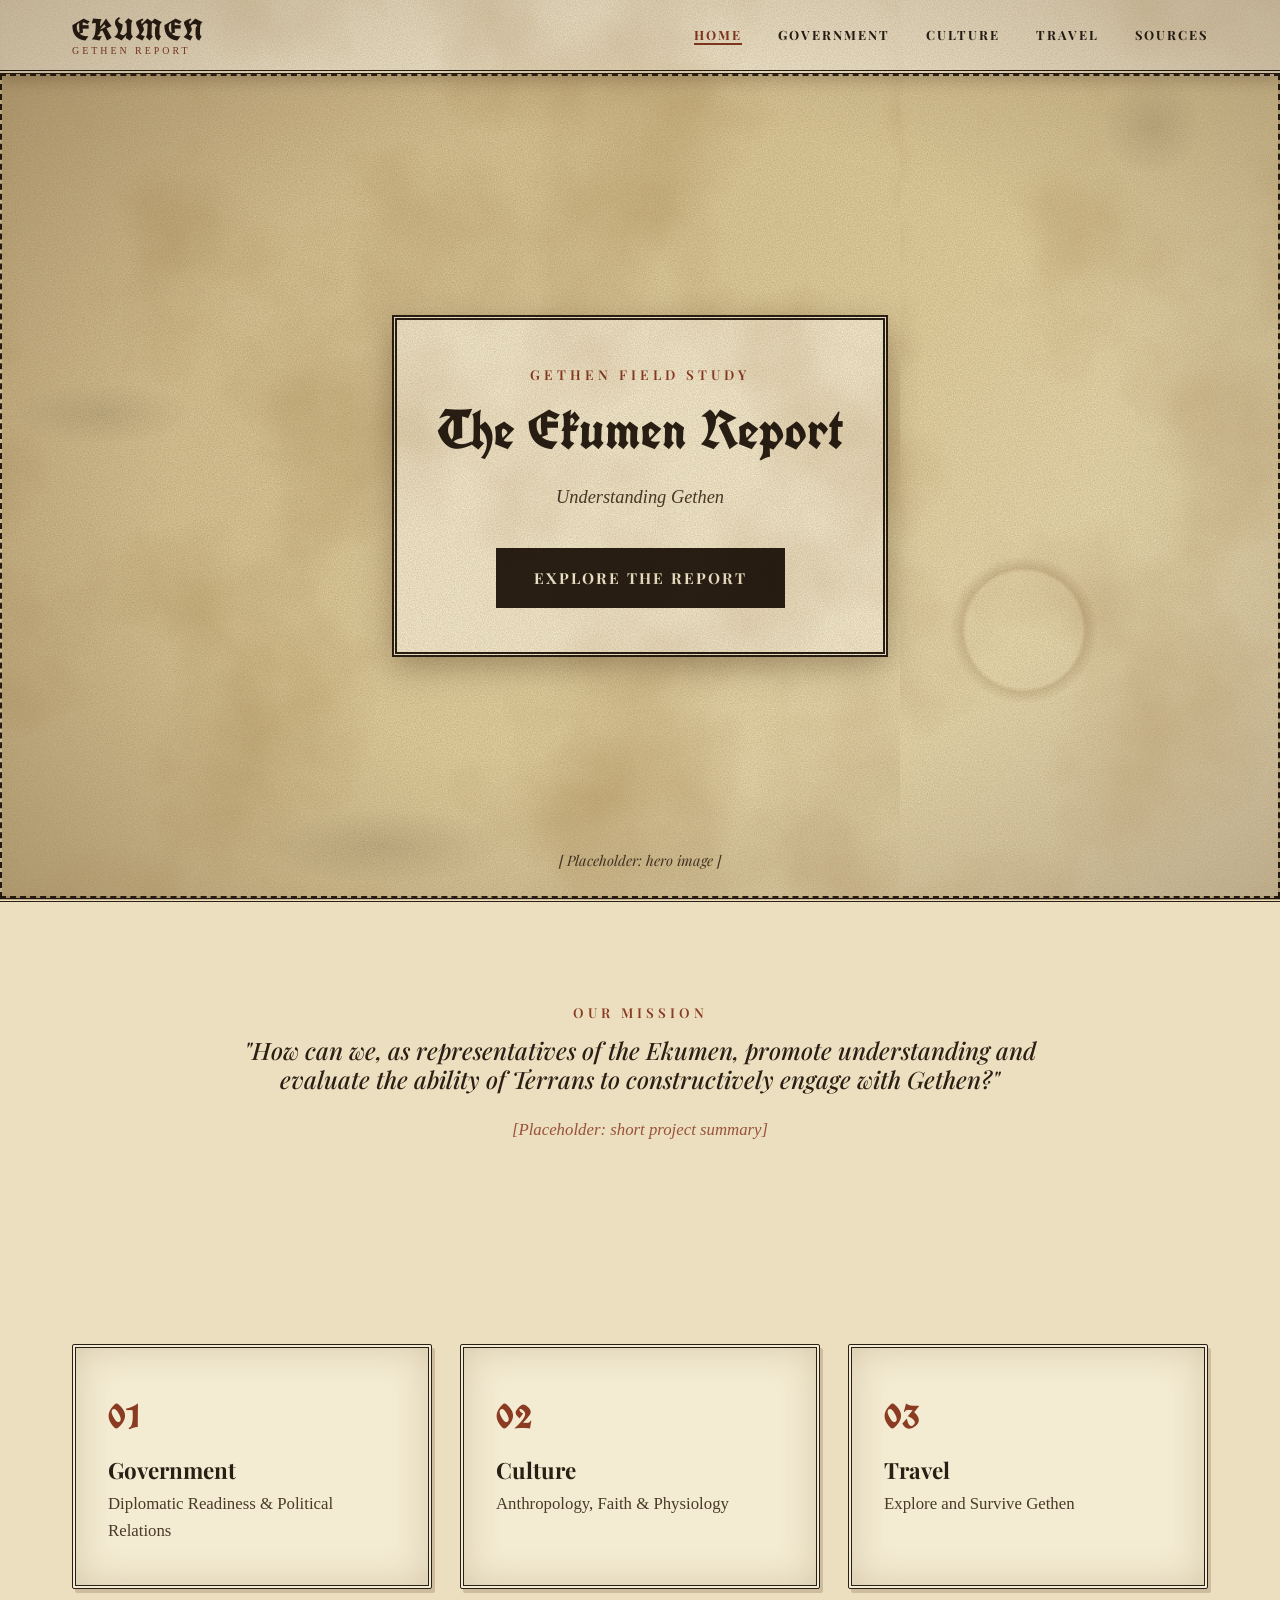
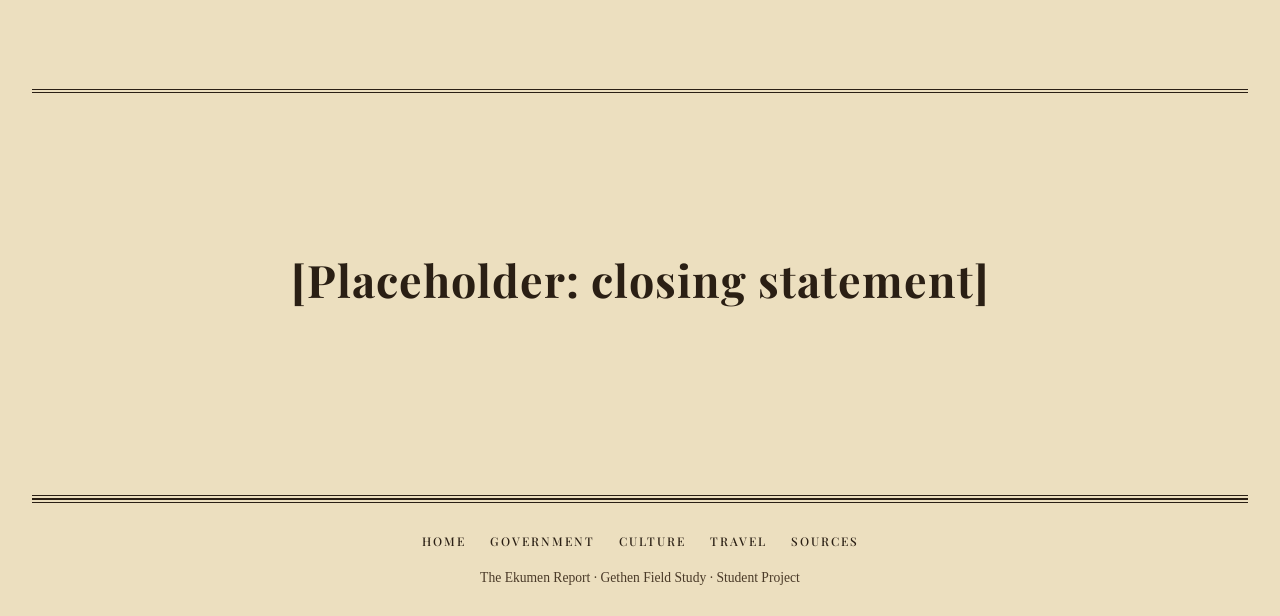
==== index.html @ cf513fc8 "Project" ====
<!DOCTYPE html>
<html lang="en">
<head>
  <meta charset="UTF-8">
  <meta name="viewport" content="width=device-width, initial-scale=1.0">
  <title>The Ekumen Report | Understanding Gethen</title>

  <!-- ================================================================
       FONTS
       These two Google Fonts give the site its "sci-fi document" look.
       "Space Grotesk" = headings. "Inter" = body text.
       Delete this whole <link> tag if you don't want to use Google Fonts
       (the site will just fall back to a normal system font).
       ================================================================ -->
  <link rel="preconnect" href="https://fonts.googleapis.com">
  <link href="https://fonts.googleapis.com/css2?family=Old+Standard+TT:ital,wght@0,400;0,700;1,400&family=Playfair+Display:wght@500;700;900&family=UnifrakturCook:wght@700&display=swap" rel="stylesheet">

  <!-- Our stylesheet. All colors, sizes, and layout live in here. -->
  <link rel="stylesheet" href="style.css">
</head>
<body>

  <!-- ================================================================
       NAVIGATION BAR
       This is the SAME navbar on every page (index.html, government.html,
       culture.html, travel.html, sources.html) — copy/paste it if you add
       a new page. The "current" class just highlights which page you're on;
       move it to a different link on each page.
       To add a link: copy one <li><a>...</a></li> line and change it.
       To remove a link: delete its <li>...</li> line.
       ================================================================ -->
  <header class="navbar">
    <div class="nav-inner">

      <a href="index.html" class="nav-logo">
        <span class="nav-logo-main">EKUMEN</span>
        <span class="nav-logo-sub">Gethen Report</span>
      </a>

      <!-- Hamburger button, only visible on phones/tablets (see script.js) -->
      <button class="nav-toggle" id="navToggle" aria-label="Open menu">
        <span></span>
        <span></span>
        <span></span>
      </button>

      <ul class="nav-links" id="navLinks">
        <li><a href="index.html" class="current">Home</a></li>
        <li><a href="government.html">Government</a></li>
        <li><a href="culture.html">Culture</a></li>
        <li><a href="travel.html">Travel</a></li>
        <li><a href="sources.html">Sources</a></li>
      </ul>

    </div>
  </header>


  <!-- ================================================================
       HERO SECTION
       The big introduction banner at the top of the page.
       ================================================================ -->
  <section class="hero" id="home">

    <!-- ---------- HERO IMAGE ----------
         To use your own photo instead of the placeholder box:
         1. Put an image file in the images/ folder, e.g. images/gethen-hero.jpg
         2. Delete the <div class="image-placeholder hero-image"> block below
         3. Replace it with:
            <img src="images/gethen-hero.jpg" alt="Icy landscape of Gethen" class="hero-image">
         -------------------------------- -->
    <div class="image-placeholder hero-image">
      <span>[ Placeholder: hero image ]</span>
    </div>

    <div class="hero-overlay"></div>

    <div class="hero-content">
      <p class="eyebrow">Gethen Field Study</p>
      <h1>The Ekumen Report</h1>
      <p class="hero-subtitle">
        Understanding Gethen
      </p>
      <a href="#categories" class="btn btn-primary">Explore the Report</a>
    </div>

  </section>


  <!-- ================================================================
       MISSION / INTRODUCTION SECTION
       Introduces the project's essential question.
       ================================================================ -->
  <section class="section mission" id="mission">
    <div class="container">
      <p class="eyebrow">OUR MISSION</p>
      <h2 class="essential-question">
        "How can we, as representatives of the Ekumen, promote understanding and evaluate the ability of Terrans to constructively engage with Gethen?"
      </h2>

      <p class="placeholder-text">[Placeholder: short project summary]</p>
    </div>
  </section>


  <!-- ================================================================
       THREE MAIN CATEGORY CARDS
       This is the site's main navigation. Each card is a link to its own
       page. To add a 4th card: copy one whole <a class="category-card">
       block, point its href at a new .html page, and build that page by
       copying government.html/culture.html/travel.html as a starting point.
       ================================================================ -->
  <section class="section categories" id="categories">
    <div class="container category-grid">

      <a href="government.html" class="category-card">
        <span class="category-number">01</span>
        <h3>Government</h3>
        <p>Diplomatic Readiness &amp; Political Relations</p>
      </a>

      <a href="culture.html" class="category-card">
        <span class="category-number">02</span>
        <h3>Culture</h3>
        <p>Anthropology, Faith &amp; Physiology</p>
      </a>

      <a href="travel.html" class="category-card">
        <span class="category-number">03</span>
        <h3>Travel</h3>
        <p>Explore and Survive Gethen</p>
      </a>

    </div>
  </section>


  <!-- ================================================================
       CONCLUSION SECTION
       Large closing statement, returns to the essential question.
       ================================================================ -->
  <section class="section conclusion" id="conclusion">
    <div class="container">
      <h2 class="conclusion-title">[Placeholder: closing statement]</h2>
    </div>
  </section>


  <!-- ================================================================
       FOOTER
       The link row here is repeated on every page so you can always
       jump anywhere from the bottom of the site.
       ================================================================ -->
  <footer class="footer">
    <div class="container">
      <ul class="footer-links">
        <li><a href="index.html">Home</a></li>
        <li><a href="government.html">Government</a></li>
        <li><a href="culture.html">Culture</a></li>
        <li><a href="travel.html">Travel</a></li>
        <li><a href="sources.html">Sources</a></li>
      </ul>
      <p>The Ekumen Report &middot; Gethen Field Study &middot; Student Project</p>
    </div>
  </footer>


  <!-- Our JavaScript file. Only handles the mobile menu button. -->
  <script src="script.js"></script>
</body>
</html>
---- style.css ----
/* ====================================================================
   GETHEN REPORT — STYLESHEET
   ====================================================================
   HOW THIS FILE IS ORGANIZED:
   1. VARIABLES        — change colors/sizes/spacing for the WHOLE site here
   2. RESET & BASE      — global defaults
   3. REUSABLE PIECES   — buttons, placeholders, containers (used everywhere)
   4. ONE SECTION AT A TIME, in the same order they appear on the page

   TIP: Press Ctrl+F and search a section name in capital letters
   (e.g. "RELIGION SECTION") to jump straight to it.
   ==================================================================== */


/* ====================================================================
   1. VARIABLES
   Change a value here and it updates EVERYWHERE that variable is used.
   ==================================================================== */
:root {

  /* ---------- COLORS ---------- */
  --dark-navy:    #0b1725;   /* main dark background color */
  --deep-blue:    #13293f;   /* slightly lighter dark background */
  --blue-gray:    #4a6378;   /* muted blue-gray, used for borders/text */
  --ice-blue:     #a9d3e8;   /* light icy blue accent */
  --pale-ice:     #eaf3f9;   /* very light background color */
  --white:        #ffffff;
  --light-gray:   #d5dde3;
  --text-color:   #1c2b39;   /* main body text color (on light backgrounds) */
  --text-light:   #eef4f9;   /* main body text color (on dark backgrounds) */
  --accent-warm:  #d98c4a;   /* small warm accent color — use sparingly */

  /* ---------- FONTS ---------- */
  --font-heading: 'Space Grotesk', 'Trebuchet MS', sans-serif;
  --font-body:    'Inter', Arial, sans-serif;

  /* ---------- TEXT SIZES ----------
     Change these to resize text across the ENTIRE site at once. */
  --title-size:      3.4rem;   /* huge hero title */
  --heading-size:    2.1rem;   /* section headings, e.g. "OUR MISSION" */
  --subheading-size: 1.3rem;   /* card titles, subsection headings */
  --body-size:       1rem;     /* normal paragraph text */

  /* ---------- SPACING ----------
     Change this ONE value to make every section more/less tall. */
  --section-spacing: 100px;

  /* ---------- SHARED SHAPES ---------- */
  --card-radius: 10px;
  --max-width: 1200px;         /* how wide the page content can get */
}


/* ====================================================================
   2. RESET & BASE
   Basic defaults so the browser doesn't add weird default spacing.
   ==================================================================== */
* {
  margin: 0;
  padding: 0;
  box-sizing: border-box;
}

html {
  scroll-behavior: smooth;   /* makes clicking nav links scroll smoothly */
}

body {
  font-family: var(--font-body);
  font-size: var(--body-size);
  color: var(--text-color);
  background-color: var(--white);
  line-height: 1.6;
}

h1, h2, h3, h4, h5 {
  font-family: var(--font-heading);
  line-height: 1.2;
}

img {
  max-width: 100%;
  display: block;
}

a {
  text-decoration: none;
  color: inherit;
}

ul, ol {
  list-style: none;
}


/* ====================================================================
   3. REUSABLE PIECES
   These classes are used across many different sections.
   ==================================================================== */

/* Centers content and keeps it from getting too wide on big screens */
.container {
  max-width: var(--max-width);
  margin: 0 auto;
  padding: 0 32px;
}

/* Every full-width page section uses this for consistent top/bottom spacing.
   Change --section-spacing above to adjust ALL sections at once. */
.section {
  padding: var(--section-spacing) 0;
}

/* Dark version of a section (used for Government + Travel) */
.section-dark {
  background-color: var(--dark-navy);
  color: var(--text-light);
}

/* Small label that sits above a heading, e.g. "OUR MISSION" */
.eyebrow {
  font-family: var(--font-heading);
  font-size: 0.85rem;
  font-weight: 600;
  letter-spacing: 3px;
  color: var(--blue-gray);
  margin-bottom: 12px;
}

.section-dark .eyebrow {
  color: var(--ice-blue);
}

.section-title {
  font-size: var(--heading-size);
  font-weight: 700;
  margin-bottom: 40px;
  color: inherit;
}

.subsection-title {
  font-size: var(--subheading-size);
  font-weight: 600;
  margin-bottom: 20px;
  padding-bottom: 10px;
  border-bottom: 2px solid var(--ice-blue);
  display: inline-block;
}

/* A block of "big quote" text, used for the essential question */
.essential-question {
  font-family: var(--font-heading);
  font-size: 1.5rem;
  font-weight: 500;
  font-style: italic;
  max-width: 800px;
  margin: 0 0 24px 0;
  color: inherit;
}

/* Anything wrapped in this class is meant to be replaced later.
   The dashed underline + color make placeholder text obvious. */
.placeholder-text {
  color: var(--blue-gray);
  font-style: italic;
}
.section-dark .placeholder-text {
  color: var(--ice-blue);
}

.placeholder-list {
  padding-left: 20px;
  list-style: disc;
  margin-bottom: 12px;
}
.placeholder-list li {
  display: list-item;
}

/* Separates one block of content from the next inside a big section.
   Change margin-bottom below to add more/less space between subsections. */
.subsection {
  margin-bottom: 80px;
}
.subsection:last-child {
  margin-bottom: 0;
}

/* ---------- BUTTONS ---------- */
.btn {
  display: inline-block;
  font-family: var(--font-heading);
  font-weight: 600;
  font-size: 0.95rem;
  letter-spacing: 1px;
  padding: 16px 36px;
  border-radius: 4px;
  transition: transform 0.15s ease, background-color 0.15s ease;
}
.btn:hover {
  transform: translateY(-2px);
}
.btn-primary {
  background-color: var(--ice-blue);
  color: var(--dark-navy);
}
.btn-primary:hover {
  background-color: var(--white);
}
.btn-small {
  padding: 10px 22px;
  font-size: 0.85rem;
  background-color: var(--dark-navy);
  color: var(--text-light);
}
.btn-small:hover {
  background-color: var(--blue-gray);
}

/* ---------- IMAGE PLACEHOLDERS ----------
   Used anywhere a real photo isn't available yet.
   Once you add a real <img>, this class is no longer needed for that spot. */
.image-placeholder {
  background: linear-gradient(135deg, var(--deep-blue) 0%, var(--blue-gray) 50%, var(--ice-blue) 100%);
  border: 2px dashed var(--ice-blue);
  border-radius: var(--card-radius);
  display: flex;
  align-items: center;
  justify-content: center;
  text-align: center;
  color: var(--white);
  font-family: var(--font-heading);
  font-size: 0.9rem;
  padding: 20px;
  min-height: 200px;
}

/* ---------- REPORT / RESEARCH GRID ----------
   Used in Government, Travel Guide, etc. for the little labeled boxes.
   Change "repeat(2, 1fr)" to "repeat(3, 1fr)" for 3 columns instead of 2. */
.report-grid {
  display: grid;
  grid-template-columns: repeat(2, 1fr);
  gap: 24px;
  margin: 24px 0;
}
.report-block h4 {
  font-size: 1rem;
  margin-bottom: 6px;
  color: var(--ice-blue);
}
.section:not(.section-dark) .report-block h4,
.section:not(.section-dark) .report-findings h4 {
  color: var(--deep-blue);
}


/* ====================================================================
   NAVIGATION BAR
   ==================================================================== */
.navbar {
  position: sticky;   /* keeps the bar stuck to the top while scrolling */
  top: 0;
  z-index: 100;
  background-color: var(--dark-navy);
  border-bottom: 1px solid var(--blue-gray);
}

.nav-inner {
  max-width: var(--max-width);
  margin: 0 auto;
  padding: 18px 32px;
  display: flex;
  align-items: center;
  justify-content: space-between;
}

.nav-logo {
  display: flex;
  flex-direction: column;
  line-height: 1.1;
}
.nav-logo-main {
  font-family: var(--font-heading);
  font-weight: 700;
  font-size: 1.2rem;
  letter-spacing: 3px;
  color: var(--white);
}
.nav-logo-sub {
  font-size: 0.7rem;
  letter-spacing: 1px;
  color: var(--ice-blue);
}

/* Change "gap: 36px" to add more/less space between nav links */
.nav-links {
  display: flex;
  gap: 36px;
}
.nav-links a {
  font-family: var(--font-heading);
  font-size: 0.9rem;
  font-weight: 500;
  color: var(--text-light);
  letter-spacing: 0.5px;
  transition: color 0.15s ease;
}
.nav-links a:hover {
  color: var(--ice-blue);
}

/* Marks which page you're currently on (put class="current" on ONE link
   in the nav-links list of each page). */
.nav-links a.current {
  color: var(--ice-blue);
  font-weight: 700;
}

/* Hamburger button — hidden on desktop, shown on mobile (see media query) */
.nav-toggle {
  display: none;
  flex-direction: column;
  justify-content: space-between;
  width: 26px;
  height: 20px;
  background: none;
  border: none;
  cursor: pointer;
}
.nav-toggle span {
  display: block;
  height: 2px;
  background-color: var(--white);
  border-radius: 2px;
}


/* ====================================================================
   PAGE HEADER
   The small "mini hero" banner at the top of every page EXCEPT Home
   (government.html, culture.html, travel.html, sources.html).
   Change padding below to make it taller/shorter.
   ==================================================================== */
.page-header {
  background-color: var(--dark-navy);
  color: var(--text-light);
  text-align: center;
  padding: 64px 0 56px 0;
}
.page-header .eyebrow {
  color: var(--ice-blue);
  justify-content: center;
}
.page-header h1 {
  font-size: 2.6rem;
  font-weight: 700;
  margin-bottom: 14px;
}
.page-header-subtitle {
  color: var(--light-gray);
  max-width: 640px;
  margin: 0 auto;
  font-size: 1.05rem;
}


/* ====================================================================
   QUICK NAV (the row of pill links just under the page header)
   Lets you jump straight to a section further down the SAME page.
   Stays stuck below the main navbar while you scroll ("sticky").
   If you ever change the navbar's height, adjust "top: 73px" below
   so this bar still sits flush underneath it.
   ==================================================================== */
.quick-nav {
  position: sticky;
  top: 73px;
  z-index: 90;
  background-color: var(--pale-ice);
  border-bottom: 1px solid var(--light-gray);
  padding: 16px 0;
}
.quick-nav-links {
  display: flex;
  flex-wrap: wrap;
  justify-content: center;
  gap: 12px;
}
.quick-nav-links a {
  display: inline-block;
  background-color: var(--white);
  border: 1px solid var(--blue-gray);
  border-radius: 30px;
  padding: 8px 20px;
  font-family: var(--font-heading);
  font-weight: 600;
  font-size: 0.85rem;
  letter-spacing: 0.5px;
  color: var(--text-color);
  transition: background-color 0.15s ease, border-color 0.15s ease;
}
.quick-nav-links a:hover {
  background-color: var(--ice-blue);
  border-color: var(--ice-blue);
}


/* ====================================================================
   HERO SECTION
   ==================================================================== */
.hero {
  position: relative;
  min-height: 92vh;
  display: flex;
  align-items: center;
  justify-content: center;
  text-align: center;
  overflow: hidden;
  color: var(--white);
}

/* The placeholder image fills the entire hero area behind the text.
   Change "min-height: 92vh" above to make the hero taller/shorter.
   Its label is pinned to the bottom (not centered) so it doesn't
   overlap the hero title/subtitle, which are centered on top of it. */
.hero-image {
  position: absolute;
  inset: 0;
  border-radius: 0;
  border: none;
  min-height: 100%;
  align-items: flex-end;
  padding-bottom: 24px;
  opacity: 0.8;
}

/* Darkens the image slightly so the white text stays readable.
   Adjust the "0.45" number (0 = no darkening, 1 = fully black) */
.hero-overlay {
  position: absolute;
  inset: 0;
  background-color: rgba(11, 23, 37, 0.45);
}

.hero-content {
  position: relative;
  z-index: 2;
  max-width: 700px;
  padding: 0 24px;
}
.hero-content .eyebrow {
  color: var(--ice-blue);
  justify-content: center;
}
.hero-content h1 {
  font-size: var(--title-size);
  font-weight: 700;
  margin-bottom: 20px;
}
.hero-subtitle {
  font-size: 1.15rem;
  margin-bottom: 36px;
  color: var(--light-gray);
}


/* ====================================================================
   MISSION SECTION
   ==================================================================== */
.mission {
  background-color: var(--pale-ice);
  text-align: center;
}
.mission .container {
  display: flex;
  flex-direction: column;
  align-items: center;
}
.mission .placeholder-text {
  max-width: 700px;
}


/* ====================================================================
   THREE CATEGORY CARDS
   ==================================================================== */
/* Change "repeat(3, 1fr)" to "repeat(2, 1fr)" to show 2 per row instead */
.category-grid {
  display: grid;
  grid-template-columns: repeat(3, 1fr);
  gap: 28px;
}

.category-card {
  display: block;
  background-color: var(--deep-blue);
  color: var(--text-light);
  border-radius: var(--card-radius);
  padding: 40px 32px;
  border: 1px solid var(--blue-gray);
  transition: transform 0.2s ease, border-color 0.2s ease;
}
.category-card:hover {
  transform: translateY(-6px);
  border-color: var(--ice-blue);
}
.category-number {
  font-family: var(--font-heading);
  font-size: 2.2rem;
  font-weight: 700;
  color: var(--ice-blue);
  display: block;
  margin-bottom: 12px;
}
.category-card h3 {
  font-size: 1.4rem;
  margin-bottom: 8px;
}
.category-card p {
  color: var(--light-gray);
}


/* ====================================================================
   GOVERNMENT SECTION
   ==================================================================== */
/* Each report ("Terran Readiness", "Gethenian Readiness", etc.) sits in one
   of these cards. Change background-color below to recolor all of them. */
.report-card {
  background-color: var(--deep-blue);
  border: 1px solid var(--blue-gray);
  border-radius: var(--card-radius);
  padding: 36px;
  margin-bottom: 32px;
}
.report-card:last-child {
  margin-bottom: 0;
}
.report-card h3 {
  font-size: 1.4rem;
  margin-bottom: 12px;
  color: var(--white);
}
.report-findings {
  border-top: 1px solid var(--blue-gray);
  padding-top: 20px;
  margin-top: 8px;
}
.report-findings h4 {
  color: var(--ice-blue);
  margin-bottom: 6px;
}

/* Karhide/Orgoreyn briefing gets a small warm-colored left edge
   to make it feel like an "urgent intelligence report" */
.intel-briefing {
  border-left: 4px solid var(--accent-warm);
}


/* ====================================================================
   CULTURE SECTION
   ==================================================================== */

/* ---------- COMPARISON: KARHIDE VS ORGOREYN ----------
   Change "1fr 1fr" to stack the two columns differently,
   or change "grid-template-columns" entirely for a different layout. */
.compare-grid {
  display: grid;
  grid-template-columns: 1fr 1fr;
  gap: 24px;
  margin-bottom: 24px;
}
.compare-column {
  background-color: var(--pale-ice);
  border-radius: var(--card-radius);
  padding: 28px;
  border-top: 4px solid var(--blue-gray);
}
/* Give each country its own accent color along the top edge */
.compare-karhide {
  border-top-color: var(--ice-blue);
}
.compare-orgoreyn {
  border-top-color: var(--accent-warm);
}
.compare-column h4 {
  font-size: 1.2rem;
  margin-bottom: 16px;
  letter-spacing: 1px;
}
.compare-list dt {
  font-weight: 600;
  margin-top: 14px;
  font-size: 0.9rem;
  color: var(--blue-gray);
}
.compare-list dt:first-child {
  margin-top: 0;
}
.compare-list dd {
  margin-top: 2px;
}

.callout-box {
  background-color: var(--dark-navy);
  color: var(--text-light);
  border-radius: var(--card-radius);
  padding: 24px 28px;
}
.callout-box h4 {
  color: var(--ice-blue);
  margin-bottom: 8px;
}

/* ---------- RELIGION: HANDDARA & YOMESH ---------- */
/* Change "1fr 1fr" to "1fr" to stack the two belief cards instead of
   showing them side by side */
.belief-grid {
  display: grid;
  grid-template-columns: 1fr 1fr;
  gap: 24px;
}
.belief-card {
  background-color: var(--pale-ice);
  border-radius: var(--card-radius);
  padding: 32px;
}
.belief-card h4 {
  font-size: 1.3rem;
  letter-spacing: 1px;
  margin-bottom: 20px;
  color: var(--deep-blue);
}
.belief-block {
  margin-bottom: 16px;
}
.belief-block:last-child {
  margin-bottom: 0;
}
.belief-block h5 {
  font-size: 0.85rem;
  letter-spacing: 1px;
  color: var(--blue-gray);
  margin-bottom: 4px;
  text-transform: uppercase;
}

/* ---------- FOOD: TASTE OF GETHEN ----------
   Change "1fr 1fr" below to "1fr" to stack the photo above the text
   instead of side-by-side (good for narrow layouts). */
.recipe-layout {
  display: grid;
  grid-template-columns: 1fr 1fr;
  gap: 36px;
  align-items: start;
}
.recipe-image {
  min-height: 320px;
}
.recipe-text h4 {
  font-size: 1.5rem;
  margin-bottom: 8px;
}
.recipe-text h5 {
  font-size: 0.9rem;
  letter-spacing: 1px;
  text-transform: uppercase;
  color: var(--blue-gray);
  margin-top: 18px;
  margin-bottom: 6px;
}

/* ---------- PHYSIOLOGY: UNDERSTANDING KEMMER ---------- */
.kemmer-image {
  min-height: 260px;
  margin-bottom: 32px;
}

/* The stage timeline. Change "flex-direction: column" to "row" to lay
   the stages out sideways instead of top-to-bottom. */
.kemmer-timeline {
  display: flex;
  flex-direction: column;
  align-items: center;
  gap: 6px;
  margin-bottom: 24px;
}
.kemmer-stage {
  background-color: var(--pale-ice);
  border: 1px solid var(--ice-blue);
  border-radius: 30px;
  padding: 12px 32px;
  font-family: var(--font-heading);
  font-weight: 600;
}
.kemmer-arrow {
  font-size: 1.3rem;
  color: var(--blue-gray);
}

/* ---------- CULTURAL NARRATIVE: STORIES OF GETHEN ---------- */
.story-box {
  background-color: var(--pale-ice);
  border-left: 4px solid var(--ice-blue);
  border-radius: var(--card-radius);
  padding: 36px;
  max-width: 850px;
}
.story-box h4 {
  font-size: 1.5rem;
  margin-bottom: 16px;
}
.story-box h5 {
  font-size: 0.85rem;
  letter-spacing: 1px;
  text-transform: uppercase;
  color: var(--blue-gray);
  margin-top: 20px;
  margin-bottom: 6px;
}


/* ====================================================================
   TRAVEL SECTION
   ==================================================================== */
.travel-subtitle {
  color: var(--ice-blue);
  font-size: 1.1rem;
  margin-top: -24px;
  margin-bottom: 48px;
}

/* ---------- DESTINATION CARDS ----------
   Change "repeat(3, 1fr)" to "repeat(2, 1fr)" for 2 cards per row. */
.destination-grid {
  display: grid;
  grid-template-columns: repeat(3, 1fr);
  gap: 28px;
}
.destination-card {
  background-color: var(--deep-blue);
  border-radius: var(--card-radius);
  overflow: hidden;
  border: 1px solid var(--blue-gray);
}
.destination-image {
  min-height: 180px;
  border-radius: 0;
  border: none;
}
.destination-body {
  padding: 24px;
}
.destination-body h4 {
  font-size: 1.2rem;
  margin-bottom: 4px;
}
.destination-region {
  font-size: 0.8rem;
  letter-spacing: 1px;
  text-transform: uppercase;
  color: var(--ice-blue);
  margin-bottom: 12px;
}
.destination-body p:not(.destination-region) {
  margin-bottom: 18px;
}

/* ---------- ICE SURVIVAL ----------
   Change "repeat(3, 1fr)" to "repeat(2, 1fr)" for 2 cards per row. */
.survival-grid {
  display: grid;
  grid-template-columns: repeat(3, 1fr);
  gap: 20px;
}
.survival-card {
  background-color: var(--deep-blue);
  border: 1px solid var(--accent-warm);
  border-radius: var(--card-radius);
  padding: 24px;
}
.survival-card h4 {
  color: var(--accent-warm);
  letter-spacing: 1px;
  margin-bottom: 10px;
  font-size: 1rem;
}

/* ---------- TOURISM POSTERS: DISCOVER GETHEN ----------
   Change "repeat(3, 1fr)" to "repeat(1, 1fr)" to stack posters full-width. */
.poster-grid {
  display: grid;
  grid-template-columns: repeat(3, 1fr);
  gap: 28px;
}
.poster-card {
  text-align: center;
}
.poster-image {
  min-height: 340px;
  margin-bottom: 18px;
}
.poster-label {
  font-family: var(--font-heading);
  font-size: 0.8rem;
  letter-spacing: 2px;
  color: var(--ice-blue);
  margin-bottom: 6px;
}
.poster-card h4 {
  font-size: 1.4rem;
  margin-bottom: 6px;
}
.poster-slogan {
  font-size: 1.05rem;
  margin-bottom: 10px;
}


/* ====================================================================
   CONCLUSION SECTION
   ==================================================================== */
.conclusion {
  background-color: var(--dark-navy);
  color: var(--white);
  text-align: center;
  padding: 160px 0;   /* extra tall for a "cinematic" closing feel */
}
.conclusion-title {
  font-size: 2.8rem;
  font-weight: 700;
  margin-bottom: 28px;
  letter-spacing: 1px;
}
.conclusion .essential-question {
  margin: 0 auto 24px auto;
  color: var(--ice-blue);
}
.conclusion .placeholder-text {
  max-width: 700px;
  margin: 0 auto;
}


/* ====================================================================
   SOURCES SECTION
   ==================================================================== */
.sources {
  background-color: var(--pale-ice);
}
.sources-list li {
  padding: 14px 0;
  border-bottom: 1px solid var(--light-gray);
}
.sources-list li:last-child {
  border-bottom: none;
}


/* ====================================================================
   CREDITS SECTION
   ==================================================================== */
/* Change "repeat(2, 1fr)" if you add more teammates, e.g.
   "repeat(3, 1fr)" for three people across. */
.credits-grid {
  display: grid;
  grid-template-columns: repeat(2, 1fr);
  gap: 20px;
}
.credit-card {
  background-color: var(--pale-ice);
  border-radius: var(--card-radius);
  padding: 24px 28px;
}
.credit-card h4 {
  font-size: 1.1rem;
  margin-bottom: 4px;
}


/* ====================================================================
   FOOTER
   ==================================================================== */
.footer {
  background-color: var(--dark-navy);
  color: var(--blue-gray);
  text-align: center;
  padding: 28px 0;
  font-size: 0.85rem;
}

/* Row of links so you can jump anywhere from the bottom of any page.
   Change "gap: 24px" to add more/less space between the links. */
.footer-links {
  display: flex;
  flex-wrap: wrap;
  justify-content: center;
  gap: 24px;
  margin-bottom: 14px;
}
.footer-links a {
  font-family: var(--font-heading);
  font-size: 0.85rem;
  font-weight: 500;
  color: var(--light-gray);
}
.footer-links a:hover {
  color: var(--ice-blue);
}


/* ====================================================================
   RESPONSIVE / MOBILE
   Only two breakpoints on purpose, to keep this simple:
   - 900px and below  = tablets
   - 600px and below  = phones
   ==================================================================== */

@media (max-width: 900px) {

  :root {
    --title-size: 2.5rem;
    --heading-size: 1.7rem;
    --section-spacing: 70px;
  }

  /* Turn the nav links into a dropdown menu controlled by script.js */
  .nav-toggle {
    display: flex;
  }
  .nav-links {
    position: absolute;
    top: 100%;
    left: 0;
    right: 0;
    flex-direction: column;
    gap: 0;
    background-color: var(--dark-navy);
    border-top: 1px solid var(--blue-gray);
    display: none;   /* script.js toggles this open/closed */
  }
  .nav-links.open {
    display: flex;
  }
  .nav-links li {
    border-bottom: 1px solid var(--blue-gray);
  }
  .nav-links a {
    display: block;
    padding: 16px 32px;
  }

  .category-grid,
  .destination-grid,
  .survival-grid,
  .poster-grid,
  .credits-grid {
    grid-template-columns: repeat(2, 1fr);
  }

  .compare-grid,
  .belief-grid,
  .recipe-layout,
  .report-grid {
    grid-template-columns: 1fr;
  }
}

@media (max-width: 600px) {

  :root {
    --title-size: 2rem;
    --heading-size: 1.5rem;
  }

  .container {
    padding: 0 20px;
  }

  .category-grid,
  .destination-grid,
  .survival-grid,
  .poster-grid,
  .credits-grid {
    grid-template-columns: 1fr;
  }

  .conclusion {
    padding: 100px 0;
  }
}


/* ====================================================================
   ===== GETHEN MAP =====
   Styles for the interactive SVG map on travel.html (the map markup
   lives in travel.html, pins are drawn by map.js). Everything here
   reuses the same color variables and fonts set at the top of this
   file — change a --variable up there and the map updates too.
   ==================================================================== */

/* ---------- Short intro line above the map ---------- */
.map-intro {
  color: var(--light-gray);
  max-width: 700px;
  margin-bottom: 24px;
}

/* ---------- Toolbar row: legend on the left, controls on the right.
   Change "justify-content: space-between" to "center" to stack them
   closer together instead. ---------- */
.map-toolbar {
  display: flex;
  flex-wrap: wrap;
  justify-content: space-between;
  align-items: center;
  gap: 16px;
  margin-bottom: 16px;
}

.map-legend {
  display: flex;
  flex-wrap: wrap;
  gap: 16px;
}
.map-legend-item {
  display: flex;
  align-items: center;
  gap: 6px;
  font-size: 0.85rem;
  color: var(--light-gray);
}
/* The four little colored swatches — change a color here to match the
   matching .map-pin-* rule further down. */
.map-legend-swatch {
  width: 14px;
  height: 14px;
  border-radius: 50%;
  display: inline-block;
  flex-shrink: 0;
}
.map-legend-swatch.legend-city {
  background-color: var(--ice-blue);
}
.map-legend-swatch.legend-sacred {
  background-color: var(--white);
  border: 2px solid var(--ice-blue);
  border-radius: 3px;
  transform: rotate(45deg);
}
.map-legend-swatch.legend-dangerous {
  background-color: var(--accent-warm);
}
.map-legend-swatch.legend-landmark {
  background-color: var(--blue-gray);
  border-radius: 3px;
}

.map-controls {
  display: flex;
  align-items: center;
  gap: 8px;
}
/* Round +/- buttons. Change "width/height: 36px" to resize them. */
.btn-map-control {
  width: 36px;
  height: 36px;
  border-radius: 50%;
  border: 1px solid var(--blue-gray);
  background-color: var(--deep-blue);
  color: var(--text-light);
  font-family: var(--font-heading);
  font-size: 1.1rem;
  cursor: pointer;
}
.btn-map-control:hover {
  background-color: var(--blue-gray);
}
#mapReset {
  width: auto;
  border-radius: 20px;
  padding: 0 16px;
  font-size: 0.8rem;
}
.map-edit-toggle {
  display: flex;
  align-items: center;
  gap: 6px;
  font-size: 0.85rem;
  color: var(--light-gray);
  margin-left: 8px;
  cursor: pointer;
}

/* ---------- The map's frame ----------
   Change "border-radius: var(--card-radius)" to match other cards,
   or give it a fixed height instead of letting the SVG set it. */
.map-wrap {
  position: relative;
  background-color: var(--deep-blue);
  border: 1px solid var(--blue-gray);
  border-radius: var(--card-radius);
  overflow: hidden;
}
.map-svg {
  display: block;
  width: 100%;
  height: auto;
  cursor: grab;
  touch-action: none;   /* stops the phone's page from scrolling while dragging the map */
}
.map-wrap--dragging .map-svg {
  cursor: grabbing;
}

/* ---------- Base map artwork (coastline, mountains, river, ice) ----------
   These are all drawn as plain SVG shapes in travel.html; this just
   colors them using the site's existing variables. */
.map-sea {
  fill: var(--ice-blue);
  opacity: 0.25;
}
.map-land {
  fill: var(--pale-ice);
  stroke: var(--dark-navy);
  stroke-width: 3;
}
.map-island {
  fill: var(--pale-ice);
  stroke: var(--dark-navy);
  stroke-width: 2;
}
.map-mountain {
  fill: var(--blue-gray);
  stroke: var(--dark-navy);
  stroke-width: 1;
}
.map-river {
  fill: none;
  stroke: var(--ice-blue);
  stroke-width: 4;
  stroke-linecap: round;
}
.map-ice {
  fill: var(--white);
  stroke: var(--dark-navy);
  stroke-width: 2;
}
.map-ice-hatch {
  stroke: var(--light-gray);
  stroke-width: 1;
}
.map-border-dispute {
  fill: none;
  stroke: var(--accent-warm);
  stroke-width: 2;
  stroke-dasharray: 6 5;
}
/* Big region names, e.g. "KARHIDE" / "ORGOREYN" */
.map-region-label {
  font-family: var(--font-heading);
  font-weight: 700;
  font-size: 22px;
  letter-spacing: 3px;
  fill: var(--dark-navy);
  opacity: 0.45;
  text-anchor: middle;
}
/* Smaller labels, e.g. "Sess River", "Kargav Mountains" */
.map-feature-label {
  font-family: var(--font-body);
  font-size: 11px;
  fill: var(--dark-navy);
  opacity: 0.7;
  text-anchor: middle;
}

/* ---------- Compass rose ---------- */
.map-compass-line {
  stroke: var(--dark-navy);
  stroke-width: 1.5;
  opacity: 0.6;
}
.map-compass-point {
  fill: var(--dark-navy);
  opacity: 0.8;
}
.map-compass-label {
  font-family: var(--font-heading);
  font-size: 11px;
  font-weight: 700;
  fill: var(--dark-navy);
  text-anchor: middle;
}

/* ---------- Title cartouche ("GETHEN (WINTER)" plate) ---------- */
.map-cartouche-box {
  fill: var(--pale-ice);
  stroke: var(--dark-navy);
  stroke-width: 2;
}
.map-cartouche-title {
  font-family: var(--font-heading);
  font-size: 22px;
  font-weight: 700;
  letter-spacing: 2px;
  fill: var(--dark-navy);
  text-anchor: middle;
}
.map-cartouche-subtitle {
  font-family: var(--font-heading);
  font-size: 12px;
  letter-spacing: 3px;
  fill: var(--blue-gray);
  text-anchor: middle;
}

/* ---------- Pins ----------
   map.js builds one of these groups per entry in its PINS list.
   Change a fill color below to recolor every pin of that type. */
.map-pin {
  cursor: pointer;
}
/* Invisible larger circle = the actual click/tap target, so pins are
   easy to hit even though the visible shape is small. */
.map-pin-hit {
  r: 16px;
  fill: transparent;
}
.map-pin-shape {
  stroke: var(--dark-navy);
  stroke-width: 2;
  transition: transform 0.15s ease;
  transform-box: fill-box;
  transform-origin: center;
}
.map-pin:hover .map-pin-shape,
.map-pin:focus .map-pin-shape {
  transform: scale(1.25);
}
.map-pin-city .map-pin-shape {
  fill: var(--ice-blue);
}
.map-pin-sacred .map-pin-shape {
  fill: var(--white);
}
.map-pin-dangerous .map-pin-shape {
  fill: var(--accent-warm);
}
.map-pin-landmark .map-pin-shape {
  fill: var(--blue-gray);
}
/* The little "!" drawn on top of dangerous pins */
.map-pin-warning {
  font-family: var(--font-heading);
  font-weight: 700;
  font-size: 12px;
  fill: var(--dark-navy);
  text-anchor: middle;
  pointer-events: none;
}
/* The name label that fades in when you hover/focus a pin */
.map-pin-label {
  font-family: var(--font-heading);
  font-size: 13px;
  font-weight: 600;
  fill: var(--text-light);
  text-anchor: middle;
  opacity: 0;
  pointer-events: none;
  transition: opacity 0.15s ease;
}
.map-pin:hover .map-pin-label,
.map-pin:focus .map-pin-label {
  opacity: 1;
}

/* Bigger tap targets on phones, since there's no hover there */
@media (max-width: 600px) {
  .map-pin-hit {
    r: 26px;
  }
}

/* ---------- Edit Mode coordinate readout ---------- */
.map-edit-readout {
  position: absolute;
  left: 12px;
  bottom: 12px;
  background-color: var(--dark-navy);
  color: var(--ice-blue);
  border: 1px solid var(--ice-blue);
  border-radius: 20px;
  padding: 8px 16px;
  font-family: var(--font-heading);
  font-size: 0.85rem;
}

/* ---------- Info card (the popup shown when you click a pin) ----------
   Change "width: 300px" to resize it, or "top/right: 16px" to move it. */
.map-info-card {
  position: absolute;
  top: 16px;
  right: 16px;
  width: 300px;
  max-width: calc(100% - 32px);
  max-height: calc(100% - 32px);
  overflow-y: auto;
  background-color: var(--dark-navy);
  border: 1px solid var(--ice-blue);
  border-radius: var(--card-radius);
  padding: 24px;
}
.map-info-close {
  position: absolute;
  top: 10px;
  right: 14px;
  background: none;
  border: none;
  color: var(--light-gray);
  font-size: 1.4rem;
  line-height: 1;
  cursor: pointer;
}
.map-info-close:hover {
  color: var(--ice-blue);
}
.map-info-region {
  font-family: var(--font-heading);
  font-size: 0.75rem;
  letter-spacing: 2px;
  text-transform: uppercase;
  color: var(--ice-blue);
  margin-bottom: 6px;
}
#mapInfoName {
  font-size: 1.3rem;
  margin-bottom: 10px;
  padding-right: 20px;
}
.map-info-label {
  font-size: 0.8rem;
  letter-spacing: 1px;
  text-transform: uppercase;
  color: var(--blue-gray);
  margin-top: 14px;
  margin-bottom: 4px;
}
.map-info-chapter {
  margin-top: 16px;
  padding-top: 12px;
  border-top: 1px solid var(--blue-gray);
  font-style: italic;
  color: var(--light-gray);
  font-size: 0.9rem;
}

/* On phones the info card sits below the map instead of floating on
   top of it, so it never covers the whole thing. */
@media (max-width: 600px) {
  .map-info-card {
    position: static;
    width: 100%;
    max-width: none;
    max-height: none;
    margin-top: 16px;
  }
}


/* ====================================================================
   CONTENT ADDITIONS (added when real content was filled in)
   ==================================================================== */

/* Long-form report text (Terran readiness report) */
.report-essay p {
  margin-bottom: 18px;
  line-height: 1.75;
}
.report-essay p:last-child {
  margin-bottom: 0;
}
.report-byline {
  font-size: 0.85rem;
  letter-spacing: 1px;
  text-transform: uppercase;
  color: var(--ice-blue);
  margin-bottom: 20px;
}

/* Memo header on the military briefing */
.memo-meta {
  display: grid;
  grid-template-columns: 110px 1fr;
  gap: 6px 16px;
  padding: 16px 20px;
  margin: 8px 0 24px;
  background-color: var(--dark-navy);
  border-radius: var(--card-radius);
  font-size: 0.95rem;
}
.memo-meta dt {
  color: var(--accent-warm);
  font-family: var(--font-heading);
  font-weight: 600;
  letter-spacing: 1px;
  text-transform: uppercase;
  font-size: 0.8rem;
  padding-top: 2px;
}
.memo-meta dd {
  color: var(--text-light);
}
.briefing-list {
  padding-left: 20px;
  list-style: disc;
}
.briefing-list li {
  display: list-item;
  margin-bottom: 10px;
}
.briefing-list li:last-child {
  margin-bottom: 0;
}
.briefing-list.numbered {
  list-style: decimal;
}
.briefing-closing {
  border-top: 1px solid var(--blue-gray);
  margin-top: 24px;
  padding-top: 20px;
  font-style: italic;
}

/* Flyer / infographic images */
.flyer-stack {
  display: grid;
  gap: 24px;
  max-width: 900px;
  margin: 0 auto;
}
.flyer-img,
.kemmer-img {
  display: block;
  width: 100%;
  height: auto;
  border-radius: var(--card-radius);
  box-shadow: 0 6px 24px rgba(11, 23, 37, 0.25);
}
.kemmer-gallery {
  display: grid;
  grid-template-columns: 1fr;
  gap: 28px;
  max-width: 680px;
  margin: 0 auto;
}
.kemmer-gallery figure {
  margin: 0;
}

/* Story of the First Shadow */
.story-box .story-text p {
  margin-bottom: 14px;
  line-height: 1.75;
}
.story-adage {
  margin: 22px 0;
  padding: 14px 22px;
  border-left: 3px solid var(--accent-warm);
  font-family: var(--font-heading);
  font-size: 1.1rem;
  font-style: italic;
  color: var(--deep-blue);
}

/* Bulleted lists inside survival cards */
.survival-card ul {
  padding-left: 18px;
  list-style: disc;
}
.survival-card li {
  display: list-item;
  margin-bottom: 8px;
}
.survival-card li:last-child {
  margin-bottom: 0;
}

/* Travel guide intro + sights lists */
.guide-intro {
  max-width: 820px;
  margin-bottom: 28px;
}
.compare-column .guide-lead {
  margin-bottom: 18px;
  font-style: italic;
}

@media (max-width: 900px) {
  .memo-meta { grid-template-columns: 1fr; }
}

/* Light cards placed inside dark sections (travel guide) keep dark text */
.section-dark .compare-column {
  color: var(--text-color);
}
.section-dark .compare-column h4 {
  color: var(--deep-blue);
}


/* Image-based map: keep the portrait map a sensible size and make pins/labels readable on the light artwork */
.map-wrap {
  max-width: 720px;
  margin-left: auto;
  margin-right: auto;
}
.map-pin-shape {
  stroke: var(--dark-navy);
  stroke-width: 2;
}
.map-pin-label {
  fill: var(--dark-navy);
  stroke: #ffffff;
  stroke-width: 4px;
  paint-order: stroke;
  font-size: 18px;
}


/* ====================================================================
   OLD NEWSPAPER THEME
   Aged paper, ink, double-rule borders, smudges and stains.
   (Everything below overrides the earlier dark/blue look.)
   ==================================================================== */
:root {
  --ink:        #2a1f14;
  --ink-soft:   #4a3a28;
  --paper:      #ecdfbf;
  --paper-light:#f4ebd2;
  --paper-dark: #ddcb9f;
  --rust:       #8a3b22;

  --dark-navy:  #2a1f14;
  --deep-blue:  #3a2c1c;
  --blue-gray:  #6b5a45;
  --ice-blue:   #8a3b22;
  --pale-ice:   #f1e6c8;
  --light-gray: #cdbb95;
  --accent-warm:#8a3b22;
  --white:      #f8f1dc;
  --text-color: #2a1f14;
  --text-light: #2a1f14;
  --card-radius: 2px;
  --font-heading: 'Playfair Display', 'Times New Roman', serif;
  --font-body:    'Old Standard TT', Georgia, 'Times New Roman', serif;
}

html { background-color: #cdb88a; }
body {
  background-color: var(--paper);
  color: var(--ink);
  font-size: 1.05rem;
  background-image:
    radial-gradient(ellipse 340px 260px at 6% 14%,  rgba(110,70,25,.22), transparent 70%),
    radial-gradient(ellipse 420px 300px at 96% 34%, rgba(95,55,20,.20), transparent 70%),
    radial-gradient(ellipse 380px 240px at 12% 72%, rgba(100,60,20,.18), transparent 70%),
    radial-gradient(ellipse 460px 320px at 88% 92%, rgba(90,50,15,.22), transparent 70%),
    radial-gradient(ellipse 200px 140px at 50% 48%, rgba(120,80,30,.10), transparent 70%);
  background-attachment: fixed;
}

/* Full-screen paper grain, coffee stains and darkened edges (clicks pass through) */
body::before {
  content: "";
  position: fixed;
  inset: 0;
  z-index: 9999;
  pointer-events: none;
  background-image:
    url("data:image/svg+xml;utf8,<svg xmlns='http://www.w3.org/2000/svg' width='320' height='320'><filter id='n'><feTurbulence type='fractalNoise' baseFrequency='0.85' numOctaves='3' seed='3' stitchTiles='stitch'/><feColorMatrix values='0 0 0 0 0.28  0 0 0 0 0.18  0 0 0 0 0.08  0 0 0 0.55 -0.12'/></filter><rect width='100%' height='100%' filter='url(%23n)'/></svg>"),
    url("data:image/svg+xml;utf8,<svg xmlns='http://www.w3.org/2000/svg' width='900' height='900'><filter id='c'><feTurbulence type='fractalNoise' baseFrequency='0.006' numOctaves='4' seed='9' stitchTiles='stitch'/><feColorMatrix values='0 0 0 0 0.36  0 0 0 0 0.22  0 0 0 0 0.08  0 0 0 0.9 -0.38'/></filter><rect width='100%' height='100%' filter='url(%23c)'/></svg>"),
    radial-gradient(ellipse at center, rgba(0,0,0,0) 52%, rgba(70,40,10,.38) 100%);
  background-size: 320px 320px, 900px 900px, 100% 100%;
  mix-blend-mode: multiply;
  opacity: .85;
}
/* A few ink smudges and a ring stain */
body::after {
  content: "";
  position: fixed;
  inset: 0;
  z-index: 9998;
  pointer-events: none;
  background-image:
    radial-gradient(circle 70px at 90% 14%, rgba(40,25,10,.10), transparent 70%),
    radial-gradient(ellipse 120px 40px at 8% 46%, rgba(40,25,10,.09), transparent 75%),
    radial-gradient(circle 90px at 80% 70%, transparent 58px, rgba(110,70,25,.16) 62px, rgba(110,70,25,.05) 70px, transparent 74px),
    radial-gradient(ellipse 160px 50px at 30% 94%, rgba(40,25,10,.10), transparent 75%);
}

h1, h2, h3, h4, h5 { font-family: var(--font-heading); color: var(--ink); }

/* ---------- Sections: all paper, no dark blocks ---------- */
.section-dark, .conclusion, .mission, .sources, .quick-nav, .page-header, .footer {
  background-color: transparent;
  color: var(--ink);
}
.section-dark .eyebrow, .eyebrow, .page-header .eyebrow, .hero-content .eyebrow {
  color: var(--rust);
  letter-spacing: 4px;
  text-transform: uppercase;
}
.section-title { font-weight: 900; text-transform: none; }
.subsection-title {
  border-bottom: 4px double var(--ink);
  border-top: 1px solid var(--ink);
  padding: 8px 0;
  text-transform: uppercase;
  letter-spacing: 2px;
  font-weight: 900;
  font-size: 1.35rem;
  display: block;
  text-align: center;
}
.placeholder-text, .section-dark .placeholder-text {
  color: var(--rust);
  font-style: italic;
  opacity: .85;
}

/* ---------- Masthead (navbar) ---------- */
.navbar {
  background-color: var(--paper-light);
  border-bottom: 4px double var(--ink);
  box-shadow: 0 6px 14px rgba(60,35,10,.25);
}
.nav-inner { padding-top: 0; padding-bottom: 0; height: 70px; }
.nav-logo-main {
  font-family: 'UnifrakturCook', 'Playfair Display', serif;
  font-size: 1.9rem;
  letter-spacing: 1px;
  color: var(--ink);
  font-weight: 700;
}
.nav-logo-sub {
  color: var(--rust);
  letter-spacing: 3px;
  text-transform: uppercase;
  font-size: .62rem;
}
.nav-links a {
  color: var(--ink);
  font-family: var(--font-heading);
  text-transform: uppercase;
  letter-spacing: 2px;
  font-size: .8rem;
  font-weight: 700;
}
.nav-links a:hover, .nav-links a.current { color: var(--rust); }
.nav-links a.current { border-bottom: 2px solid var(--rust); }
.nav-toggle span { background-color: var(--ink); }
.quick-nav { top: 74px; background-color: var(--paper-dark); border-top: 1px solid var(--ink); border-bottom: 3px double var(--ink); }
.quick-nav-links a {
  background: var(--paper-light);
  border: 1px solid var(--ink);
  border-radius: 0;
  color: var(--ink);
  font-family: var(--font-heading);
  text-transform: uppercase;
  letter-spacing: 1.5px;
  font-size: .75rem;
  font-weight: 700;
}
.quick-nav-links a:hover { background: var(--ink); color: var(--paper-light); border-color: var(--ink); }

/* ---------- Page headers + hero as front-page banners ---------- */
.page-header {
  border-bottom: 4px double var(--ink);
  margin: 0 32px;
  padding: 48px 0 40px;
  position: relative;
}
.page-header::before {
  content: "";
  display: block;
  border-top: 1px solid var(--ink);
  border-bottom: 1px solid var(--ink);
  height: 5px;
  margin-bottom: 36px;
}
.page-header h1 {
  font-size: 3.4rem;
  font-weight: 900;
  text-transform: uppercase;
  letter-spacing: 2px;
  color: var(--ink);
}
.page-header-subtitle { color: var(--ink-soft); font-style: italic; }

.hero { color: var(--ink); border-bottom: 4px double var(--ink); }
.hero-image {
  background: linear-gradient(135deg, #cdb88a 0%, #e3d3a8 55%, #f1e6c8 100%);
  border: none;
  color: var(--blue-gray);
  opacity: 1;
}
.hero-overlay { background-color: transparent; }
.hero-content {
  background: rgba(244,235,210,.88);
  border: 5px double var(--ink);
  padding: 44px 40px;
  box-shadow: 0 10px 30px rgba(60,35,10,.35);
}
.hero-content h1 {
  font-family: 'UnifrakturCook', 'Playfair Display', serif;
  color: var(--ink);
  font-weight: 700;
  text-shadow: none;
}
.hero-subtitle { color: var(--ink-soft); font-style: italic; }

/* ---------- Buttons ---------- */
.btn-primary, .btn-small {
  background-color: var(--ink);
  color: var(--paper-light);
  border: 2px solid var(--ink);
  border-radius: 0;
  font-family: var(--font-heading);
  text-transform: uppercase;
  letter-spacing: 2px;
  font-weight: 700;
}
.btn-primary:hover, .btn-small:hover { background-color: var(--rust); border-color: var(--rust); color: var(--paper-light); }

/* ---------- Cards: boxed with double rules ---------- */
.category-card, .report-card, .destination-card, .survival-card,
.compare-column, .belief-card, .story-box, .credit-card, .callout-box,
.memo-meta, .map-wrap, .map-info-card {
  background-color: rgba(246,238,215,.82);
  color: var(--ink);
  border: 4px double var(--ink);
  border-radius: 2px;
  box-shadow: inset 0 0 36px rgba(120,80,30,.22), 3px 4px 0 rgba(60,35,10,.18);
}
.category-card { border-top-width: 4px; }
.category-card:hover { border-color: var(--rust); transform: translateY(-3px); }
.category-number { color: var(--rust); font-family: 'UnifrakturCook', serif; }
.report-card h3 {
  color: var(--ink);
  font-size: 1.9rem;
  font-weight: 900;
  text-transform: uppercase;
  letter-spacing: 1px;
  text-align: center;
  border-top: 1px solid var(--ink);
  border-bottom: 3px double var(--ink);
  padding: 12px 0;
  margin-bottom: 22px;
}
.report-block h4, .report-findings h4, .section:not(.section-dark) .report-findings h4,
.compare-column h4, .section-dark .compare-column h4, .callout-box h4,
.belief-card h4, .survival-card h4 {
  color: var(--rust);
  font-weight: 900;
  text-transform: uppercase;
  letter-spacing: 2px;
}
.report-block { border-top: 1px solid var(--ink); padding-top: 12px; }
.report-findings, .briefing-closing, .report-card hr { border-top: 1px solid var(--ink); }
.intel-briefing { border-left: 4px double var(--ink); }
.compare-column, .section-dark .compare-column { color: var(--ink); border-top: 4px double var(--ink); }
.compare-karhide, .compare-orgoreyn { border-top-color: var(--ink); }
.compare-list dt, .map-info-label, .story-box h5, .recipe-text h5, .belief-block h5 { color: var(--rust); font-family: var(--font-heading); }
.memo-meta { border-width: 3px; }
.memo-meta dt { color: var(--rust); }
.memo-meta dd { color: var(--ink); }
.callout-box { background-color: rgba(221,203,159,.7); }
.story-adage { color: var(--ink); border-left-color: var(--rust); }
.report-byline { color: var(--rust); }

/* Newspaper columns for the long report text */
.report-essay {
  column-count: 2;
  column-gap: 40px;
  column-rule: 1px solid var(--ink);
  text-align: justify;
  hyphens: auto;
}
.report-essay p { margin-bottom: 14px; line-height: 1.65; break-inside: auto; }
.report-essay p:first-child::first-letter {
  font-family: 'UnifrakturCook', 'Playfair Display', serif;
  float: left;
  font-size: 4.2rem;
  line-height: .85;
  padding: 6px 10px 0 0;
  color: var(--rust);
}
.story-text { text-align: justify; hyphens: auto; }
.story-text p:first-child::first-letter {
  font-family: 'UnifrakturCook', 'Playfair Display', serif;
  float: left;
  font-size: 3.6rem;
  line-height: .85;
  padding: 6px 10px 0 0;
  color: var(--rust);
}
.briefing-list li, .compare-list dd { line-height: 1.55; }

/* ---------- Images: printed-photo frames with a sepia wash ---------- */
.destination-image {
  width: 100%;
  display: block;
  object-fit: cover;
  aspect-ratio: 3 / 2;
  border-bottom: 3px double var(--ink);
  filter: sepia(.35) contrast(1.05);
}
.flyer-img, .kemmer-img {
  border: 3px double var(--ink);
  border-radius: 0;
  padding: 6px;
  background: var(--paper-light);
  box-shadow: 4px 5px 0 rgba(60,35,10,.22);
  filter: sepia(.18) saturate(.9);
}
.image-placeholder {
  background: linear-gradient(135deg, #cdb88a 0%, #e0cf9f 55%, #efe3c2 100%);
  border: 2px dashed var(--ink);
  border-radius: 0;
  color: var(--ink-soft);
  font-style: italic;
}
.destination-body h4 { color: var(--ink); font-size: 1.3rem; text-transform: none; letter-spacing: 0; }
.destination-region { color: var(--rust); font-weight: 700; }
.survival-card { border: 4px double var(--ink); }

/* ---------- Conclusion / footer / sources ---------- */
.conclusion { border-top: 4px double var(--ink); border-bottom: 4px double var(--ink); margin: 0 32px; }
.conclusion, .conclusion .essential-question { color: var(--ink); }
.conclusion-title { color: var(--ink); }
.mission .essential-question { color: var(--ink); }
.footer { border-top: 4px double var(--ink); color: var(--ink-soft); margin: 0 32px; }
.footer a, .footer-links a { color: var(--ink); text-transform: uppercase; letter-spacing: 2px; font-size: .75rem; }
.footer a:hover { color: var(--rust); }
.footer-credit, .footer p { color: var(--ink-soft); }
.sources-list li { border-bottom: 1px dotted var(--ink); }

/* ---------- Map ---------- */
.map-legend, .map-legend span, .map-toolbar, .map-edit-toggle { color: var(--ink); }
.btn-map-control {
  background-color: var(--paper-light);
  color: var(--ink);
  border: 2px solid var(--ink);
}
.btn-map-control:hover { background-color: var(--ink); color: var(--paper-light); }
.map-wrap { background-color: var(--paper-light); padding: 6px; }
.map-info-card { background-color: var(--paper-light); }
.map-info-close, .map-info-chapter, .map-info-region { color: var(--rust); }
.map-info-close:hover { color: var(--ink); }
.map-info-chapter { border-top-color: var(--ink); }
.map-edit-readout { background: var(--paper-light); color: var(--ink); border: 2px solid var(--ink); }
.map-pin-label { stroke: var(--paper-light); }

@media (max-width: 900px) {
  .report-essay { column-count: 1; }
  .nav-links { background-color: var(--paper-light); border-top: 1px solid var(--ink); border-bottom: 3px double var(--ink); }
  .page-header, .conclusion, .footer { margin: 0 14px; }
  .page-header h1 { font-size: 2.3rem; }
}

.category-card p, .report-card p, .destination-body p, .survival-card li, .hero p { color: var(--ink-soft); }
.destination-body p.destination-region { color: var(--rust); }
body::before { opacity: .7; }

.poster-image { aspect-ratio: auto; width: auto; max-width: 100%; border: 3px double var(--ink); }
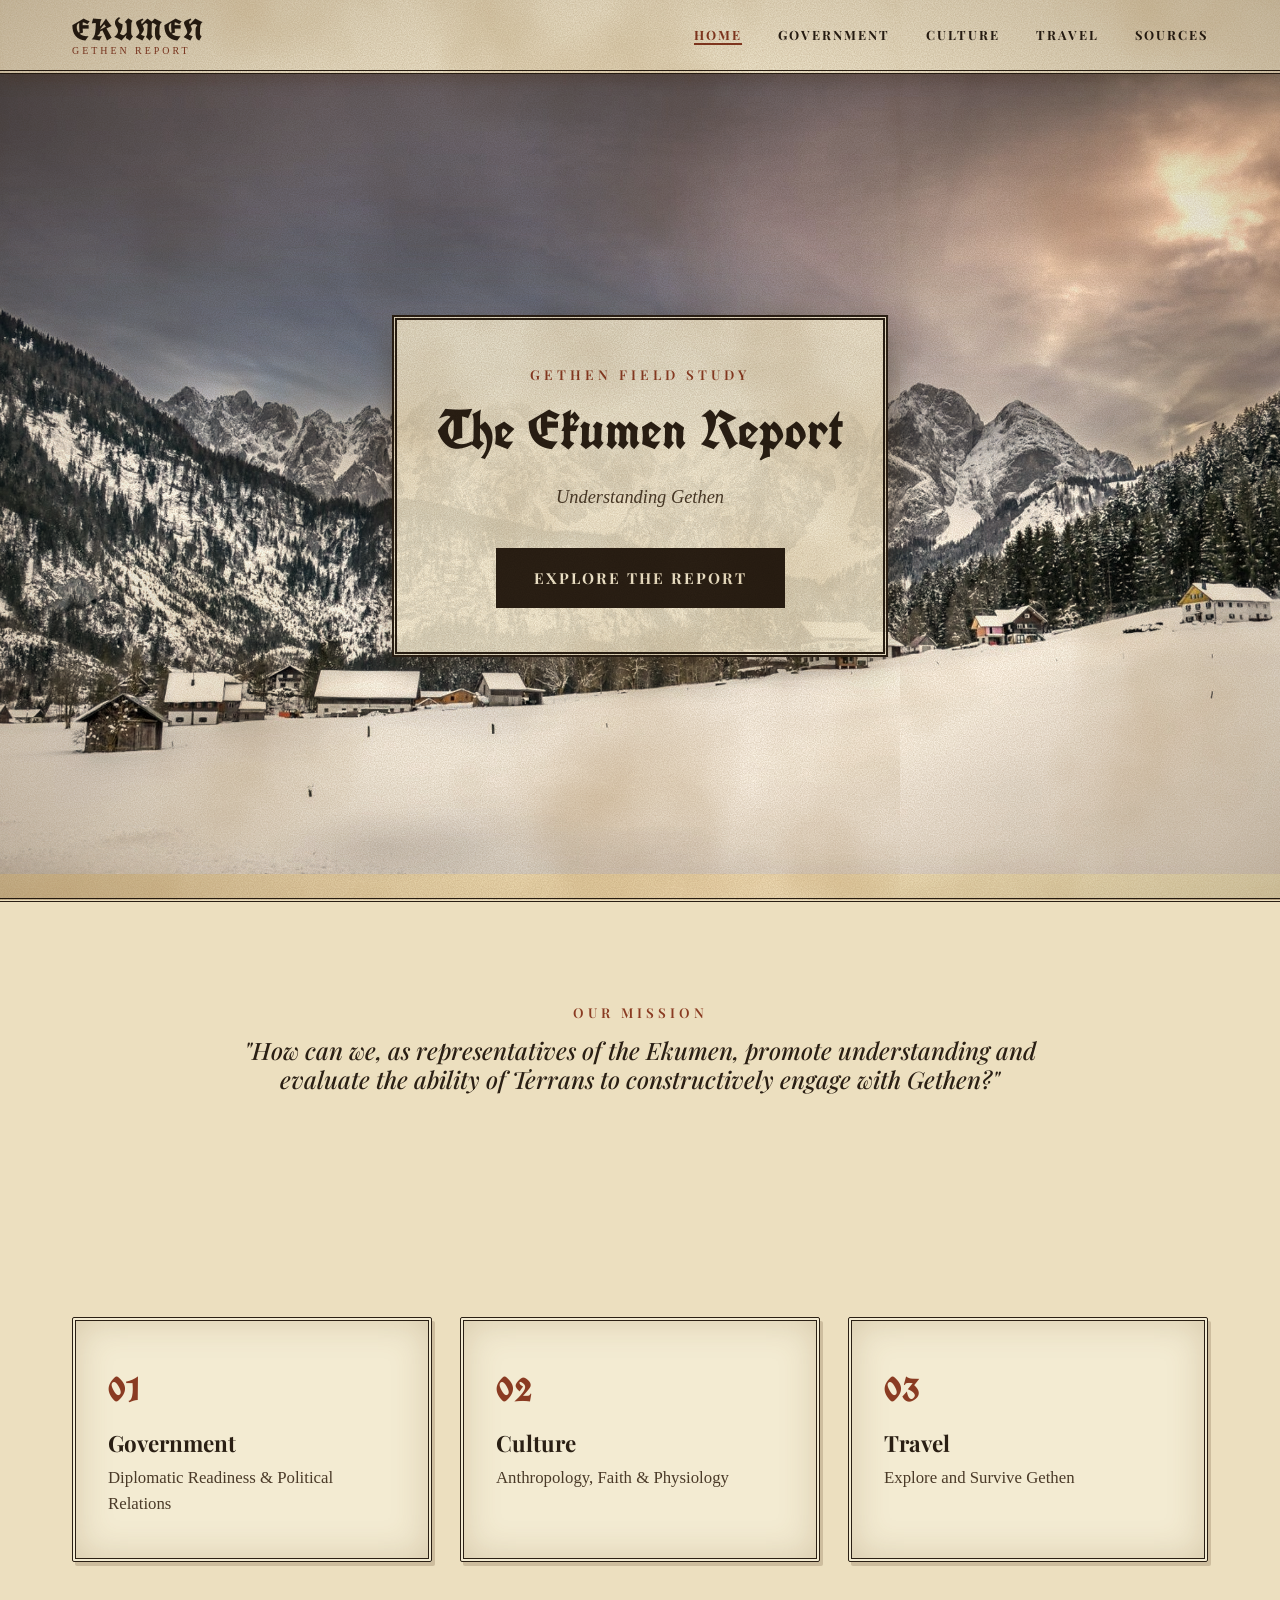
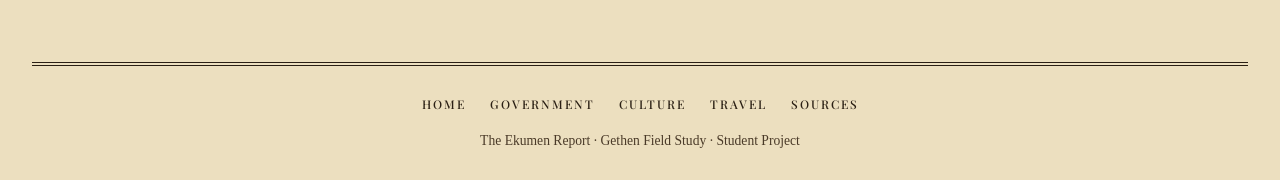
==== commit cb5dd94d: "finished" ====
--- a/index.html
+++ b/index.html
@@ -62,16 +62,7 @@
        ================================================================ -->
   <section class="hero" id="home">
 
-    <!-- ---------- HERO IMAGE ----------
-         To use your own photo instead of the placeholder box:
-         1. Put an image file in the images/ folder, e.g. images/gethen-hero.jpg
-         2. Delete the <div class="image-placeholder hero-image"> block below
-         3. Replace it with:
-            <img src="images/gethen-hero.jpg" alt="Icy landscape of Gethen" class="hero-image">
-         -------------------------------- -->
-    <div class="image-placeholder hero-image">
-      <span>[ Placeholder: hero image ]</span>
-    </div>
+    <img src="images/gethen-hero.jpg" alt="Snow-covered valley with farmhouses beneath jagged mountains at dusk" class="hero-image">
 
     <div class="hero-overlay"></div>
 
@@ -97,8 +88,6 @@
       <h2 class="essential-question">
         "How can we, as representatives of the Ekumen, promote understanding and evaluate the ability of Terrans to constructively engage with Gethen?"
       </h2>
-
-      <p class="placeholder-text">[Placeholder: short project summary]</p>
     </div>
   </section>
 
@@ -135,16 +124,6 @@
   </section>
 
 
-  <!-- ================================================================
-       CONCLUSION SECTION
-       Large closing statement, returns to the essential question.
-       ================================================================ -->
-  <section class="section conclusion" id="conclusion">
-    <div class="container">
-      <h2 class="conclusion-title">[Placeholder: closing statement]</h2>
-    </div>
-  </section>
-
 
   <!-- ================================================================
        FOOTER
--- a/style.css
+++ b/style.css
@@ -1596,7 +1596,6 @@
   background-image:
     radial-gradient(circle 70px at 90% 14%, rgba(40,25,10,.10), transparent 70%),
     radial-gradient(ellipse 120px 40px at 8% 46%, rgba(40,25,10,.09), transparent 75%),
-    radial-gradient(circle 90px at 80% 70%, transparent 58px, rgba(110,70,25,.16) 62px, rgba(110,70,25,.05) 70px, transparent 74px),
     radial-gradient(ellipse 160px 50px at 30% 94%, rgba(40,25,10,.10), transparent 75%);
 }
 
@@ -1875,3 +1874,177 @@
 body::before { opacity: .7; }
 
 .poster-image { aspect-ratio: auto; width: auto; max-width: 100%; border: 3px double var(--ink); }
+
+/* Recipe: real bullets/numbers and a printed-photo frame */
+.recipe-text ul { padding-left: 22px; list-style: disc; }
+.recipe-text ol { padding-left: 22px; list-style: decimal; }
+.recipe-text li { display: list-item; margin-bottom: 4px; }
+img.recipe-image {
+  width: 100%;
+  height: 100%;
+  max-height: 520px;
+  object-fit: cover;
+  border: 3px double var(--ink);
+  padding: 6px;
+  background: var(--paper-light);
+  box-shadow: 4px 5px 0 rgba(60,35,10,.22);
+  filter: sepia(.15);
+}
+
+
+/* Survival guide + travel guide formatting for the longer text */
+.survival-grid { grid-template-columns: 1fr; }
+.survival-card h4 { font-size: 1.15rem; }
+.survival-card h5 {
+  margin: 18px 0 8px;
+  color: var(--rust);
+  font-family: var(--font-heading);
+  text-transform: uppercase;
+  letter-spacing: 1.5px;
+  font-size: .85rem;
+}
+.survival-card p { line-height: 1.65; }
+.guide-sights { padding-left: 18px; list-style: disc; }
+.guide-sights li { display: list-item; margin-bottom: 6px; }
+.kemmer-gallery { max-width: 860px; }
+.flyer-stack { max-width: 1040px; }
+.sources-list a { color: var(--rust); word-break: break-all; }
+
+
+/* ---- Hero photo ---- */
+img.hero-image {
+  width: 100%;
+  height: 100%;
+  object-fit: cover;
+  filter: sepia(.35) saturate(.9) contrast(1.02);
+}
+
+/* ---- Map text readable on paper ---- */
+.map-intro, .map-legend-item, .map-legend li { color: var(--ink); }
+
+/* ---- Government page extras ---- */
+.ornament-divider {
+  display: flex;
+  align-items: center;
+  gap: 18px;
+  margin: 36px auto;
+  max-width: 520px;
+  color: var(--rust);
+  font-size: 1.4rem;
+}
+.ornament-divider::before, .ornament-divider::after {
+  content: "";
+  flex: 1;
+  border-top: 3px double var(--ink);
+}
+.pull-quote {
+  margin: 4px 0 26px;
+  padding: 16px 28px;
+  text-align: center;
+  font-family: var(--font-heading);
+  font-style: italic;
+  font-size: 1.45rem;
+  line-height: 1.4;
+  color: var(--rust);
+  border-top: 1px solid var(--ink);
+  border-bottom: 1px solid var(--ink);
+}
+.memo-meta { position: relative; padding-right: 160px; }
+.report-stamp {
+  position: absolute;
+  right: 22px;
+  top: 50%;
+  width: 112px;
+  height: 112px;
+  margin-top: -56px;
+  transform: rotate(-9deg);
+  color: var(--rust);
+  opacity: .8;
+}
+@media (max-width: 900px) {
+  .memo-meta { padding-right: 20px; }
+  .report-stamp { display: none; }
+}
+
+/* ---- Story figure ---- */
+.story-figure {
+  float: right;
+  width: 44%;
+  margin: 4px 0 14px 24px;
+  padding: 6px;
+  background: var(--paper-light);
+  border: 3px double var(--ink);
+  box-shadow: 4px 5px 0 rgba(60,35,10,.22);
+}
+.story-figure img { display: block; width: 100%; height: auto; filter: sepia(.5) contrast(1.05); }
+.story-text::after { content: ""; display: block; clear: both; }
+@media (max-width: 700px) { .story-figure { float: none; width: 100%; margin: 0 0 16px; } }
+
+
+/* ---- Destinations inside the travel guide ---- */
+.guide-subtitle {
+  margin: 44px 0 20px;
+  padding: 8px 0;
+  text-align: center;
+  text-transform: uppercase;
+  letter-spacing: 3px;
+  font-size: 1.1rem;
+  border-top: 1px solid var(--ink);
+  border-bottom: 3px double var(--ink);
+}
+
+
+/* ---- Recipe instructions: full-width step cards ---- */
+.recipe-steps-title {
+  margin: 36px 0 18px;
+  padding: 8px 0;
+  text-align: center;
+  text-transform: uppercase;
+  letter-spacing: 3px;
+  font-size: 1.1rem;
+  border-top: 1px solid var(--ink);
+  border-bottom: 3px double var(--ink);
+}
+.recipe-steps {
+  list-style: none;
+  padding: 0;
+  margin: 0;
+  display: grid;
+  grid-template-columns: repeat(3, 1fr);
+  gap: 22px;
+  counter-reset: step;
+}
+.recipe-steps li {
+  counter-increment: step;
+  display: block;
+  margin: 0;
+  padding: 10px 10px 14px;
+  background: rgba(246,238,215,.82);
+  border: 3px double var(--ink);
+  box-shadow: inset 0 0 24px rgba(120,80,30,.18), 3px 4px 0 rgba(60,35,10,.18);
+}
+.recipe-steps li::before {
+  content: "Step " counter(step);
+  display: block;
+  margin: 10px 4px 4px;
+  font-family: var(--font-heading);
+  font-weight: 900;
+  font-size: .8rem;
+  letter-spacing: 2px;
+  text-transform: uppercase;
+  color: var(--rust);
+}
+.recipe-steps li span { display: block; margin: 0 4px; line-height: 1.5; }
+.step-photo {
+  display: block;
+  width: 100%;
+  aspect-ratio: 4 / 3;
+  object-fit: cover;
+  border: 1px solid var(--ink);
+  filter: sepia(.2);
+}
+.recipe-steps li { display: flex; flex-direction: column; }
+.recipe-steps li .step-photo { order: -1; }
+@media (max-width: 900px) { .recipe-steps { grid-template-columns: 1fr 1fr; } }
+@media (max-width: 600px) { .recipe-steps { grid-template-columns: 1fr; } }
+.recipe-steps li.no-photo { align-self: start; }
